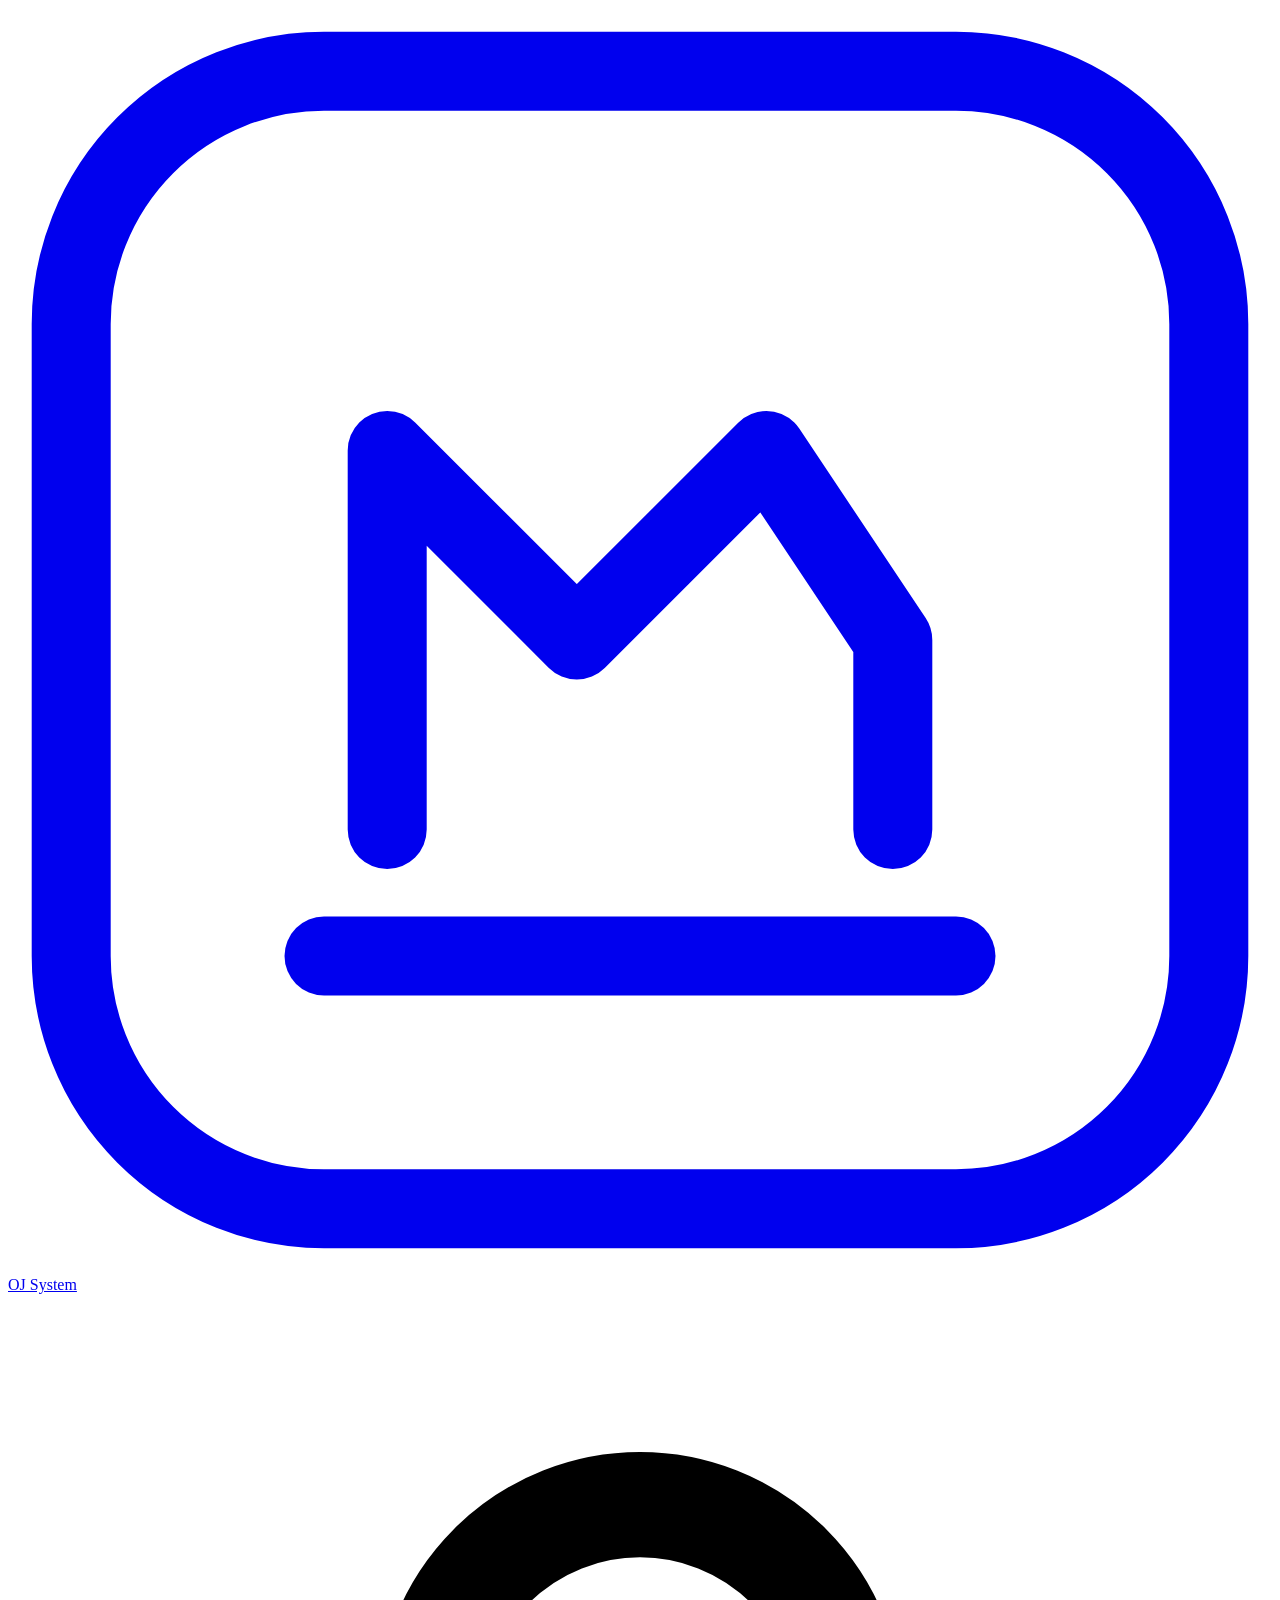
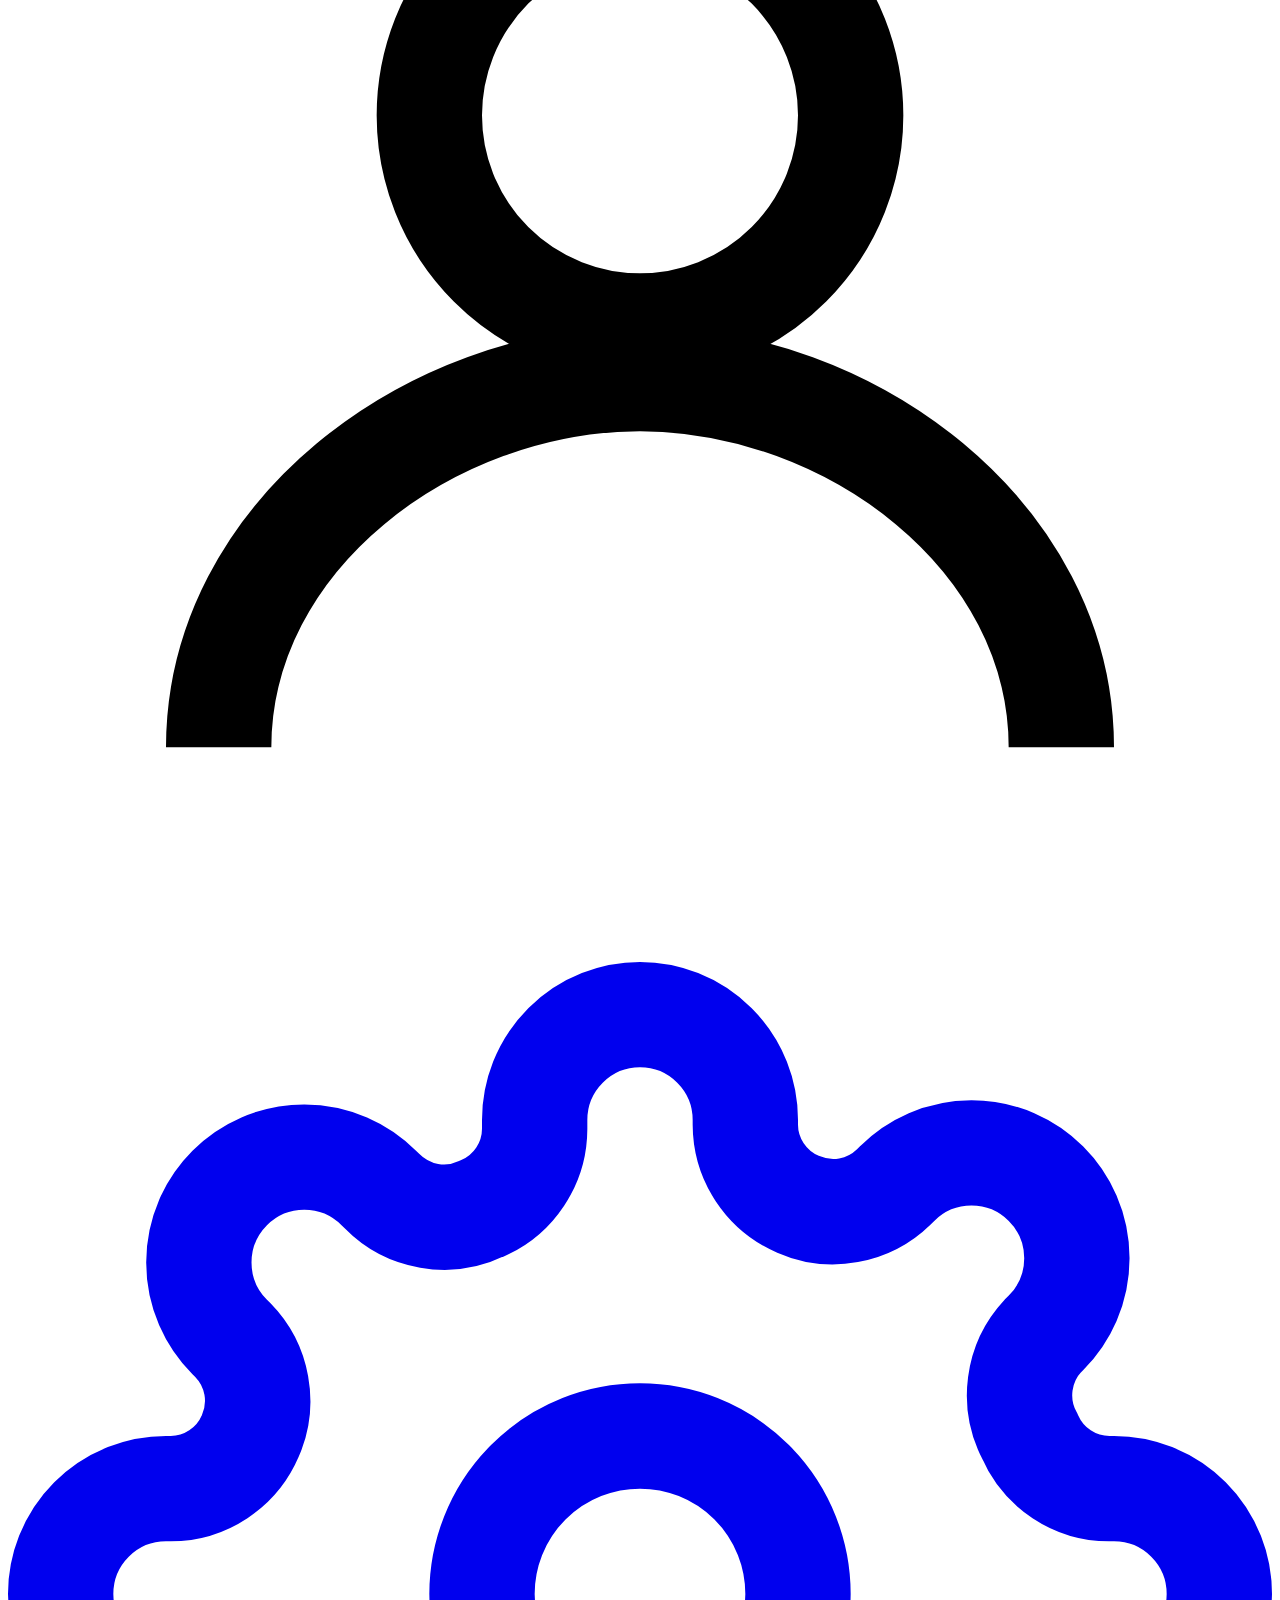
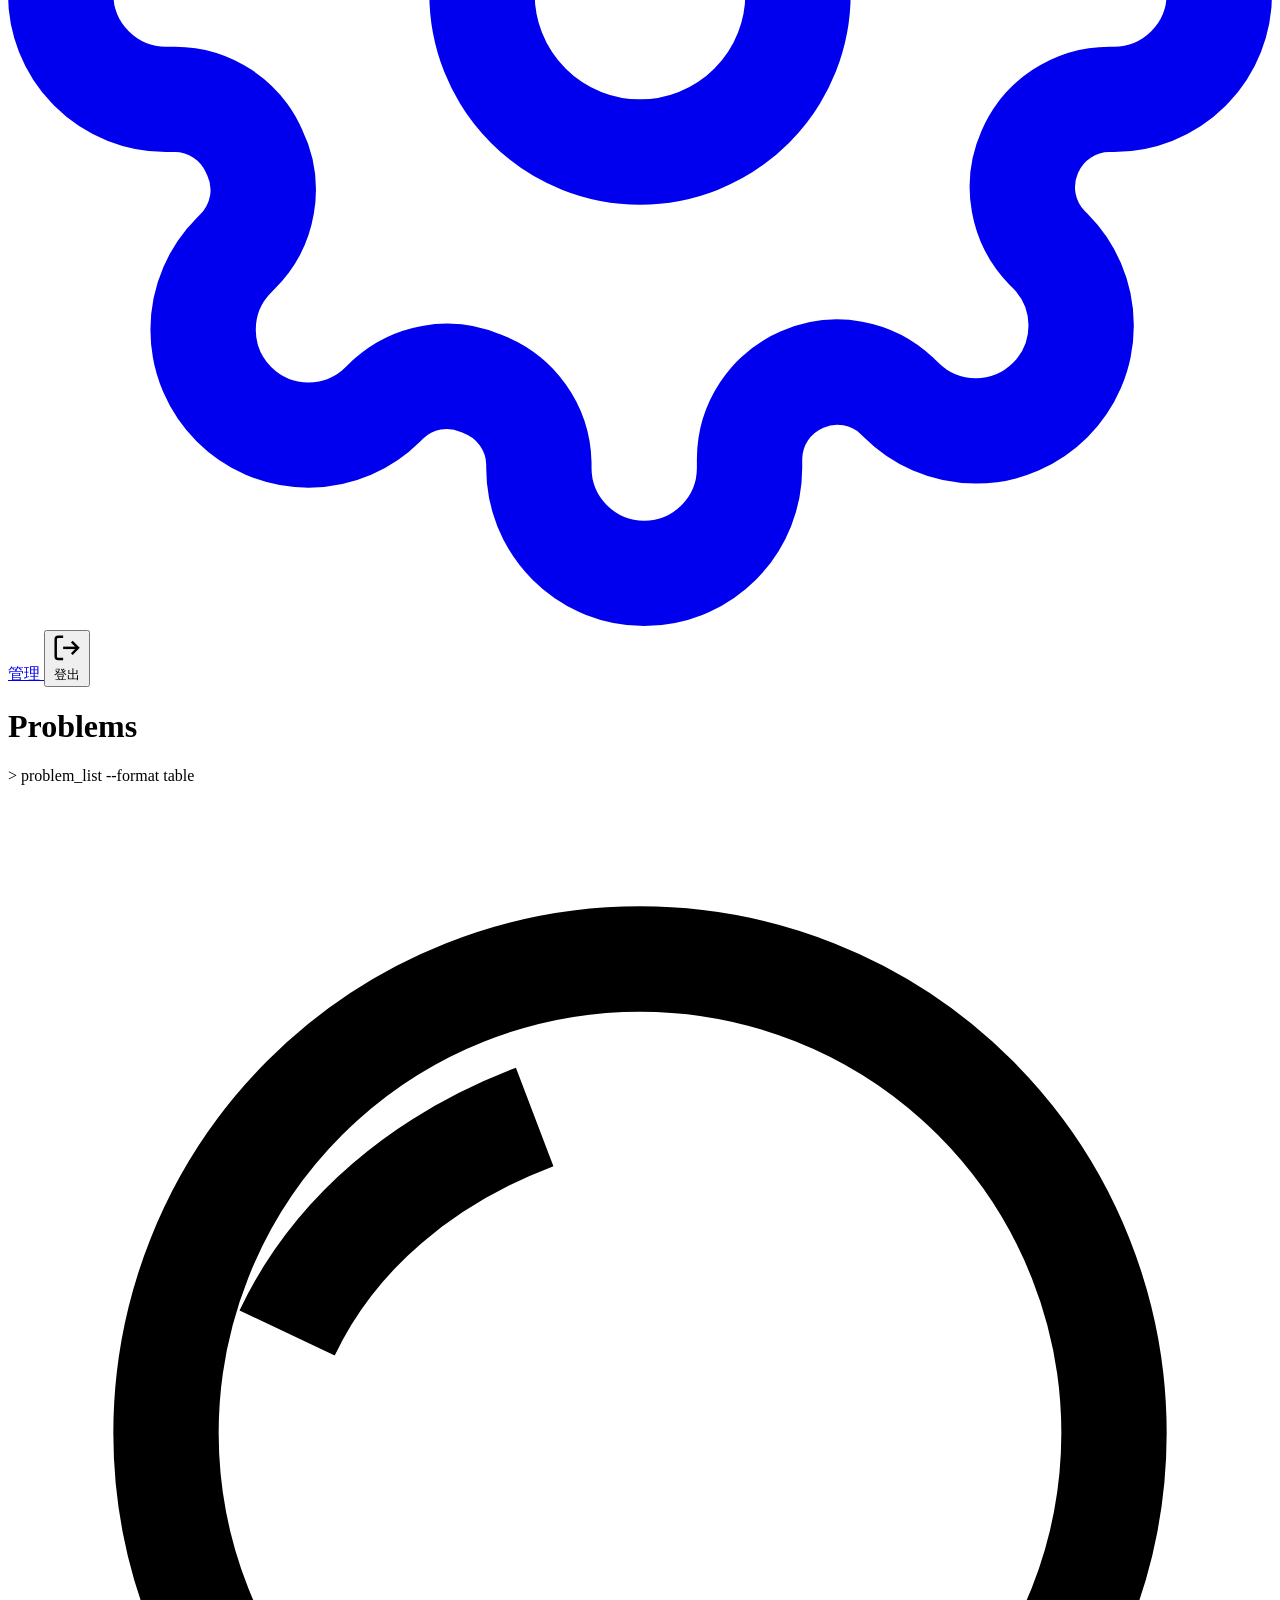
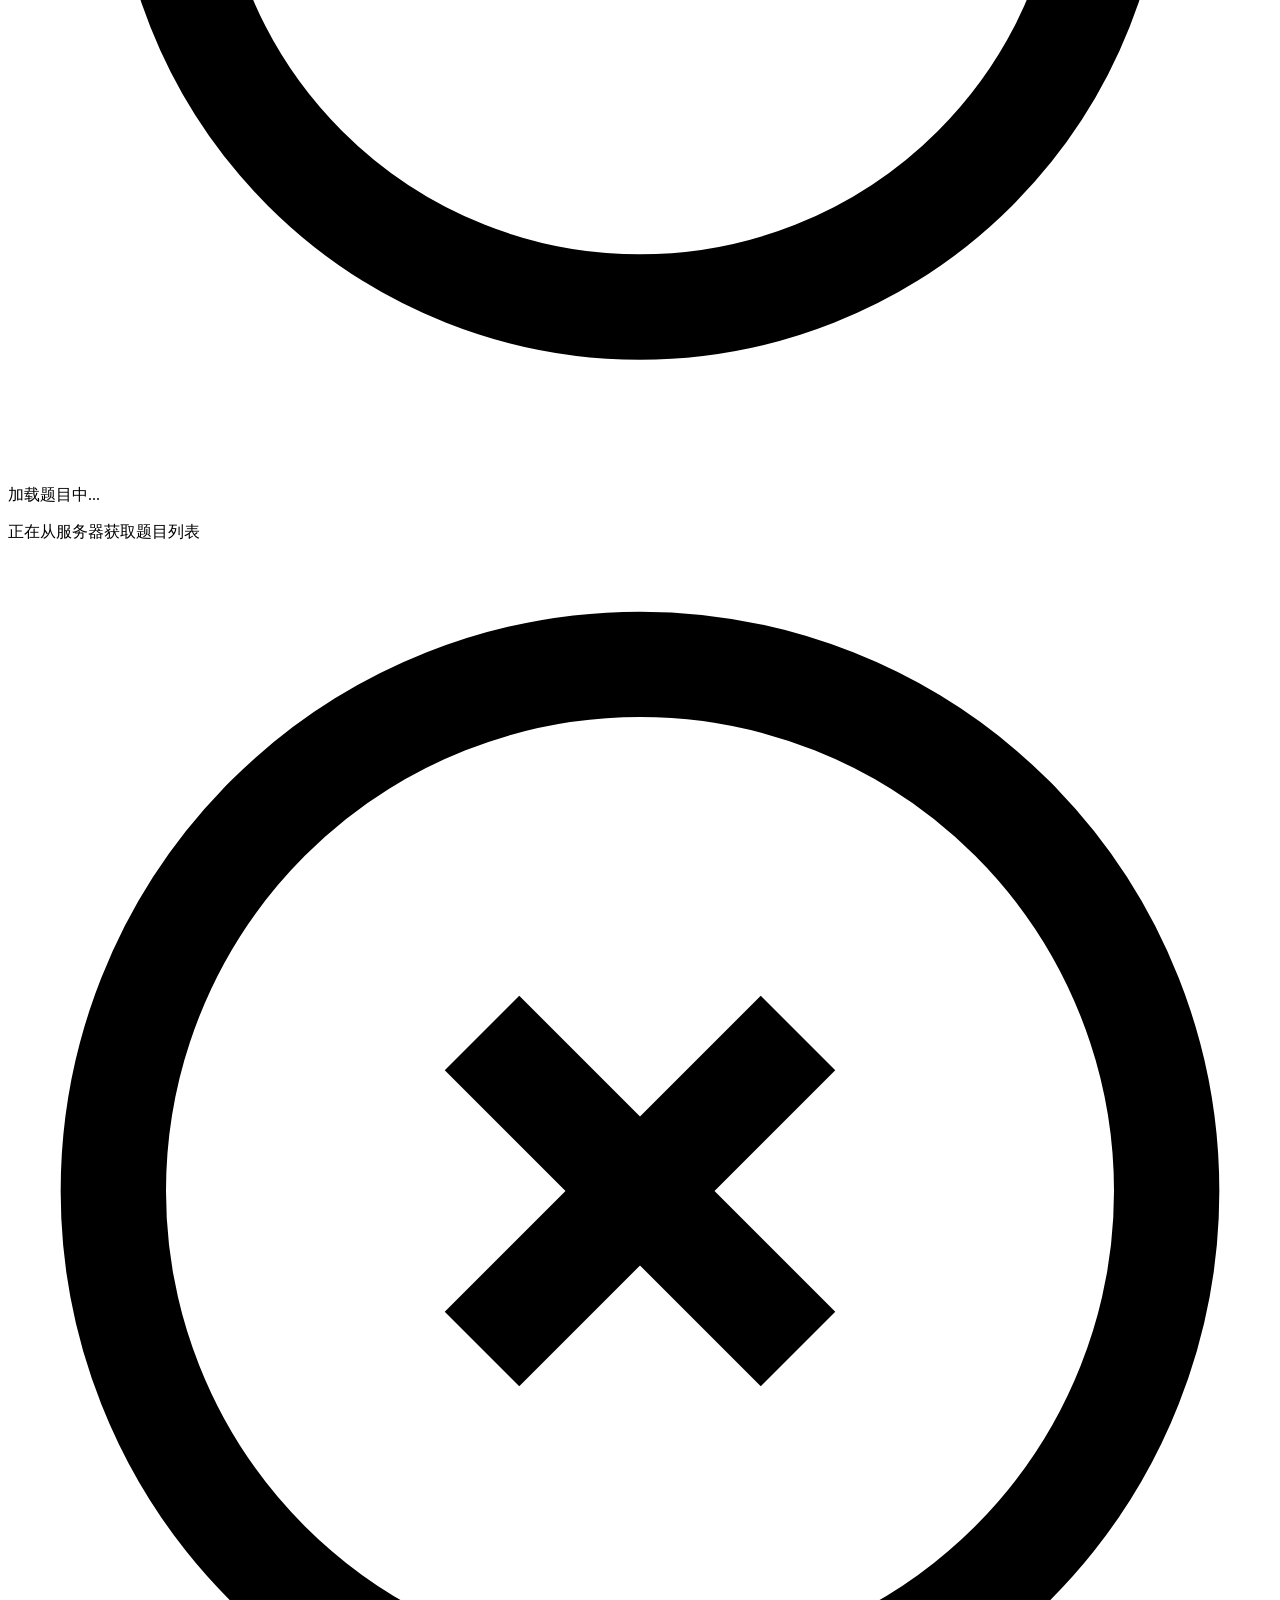
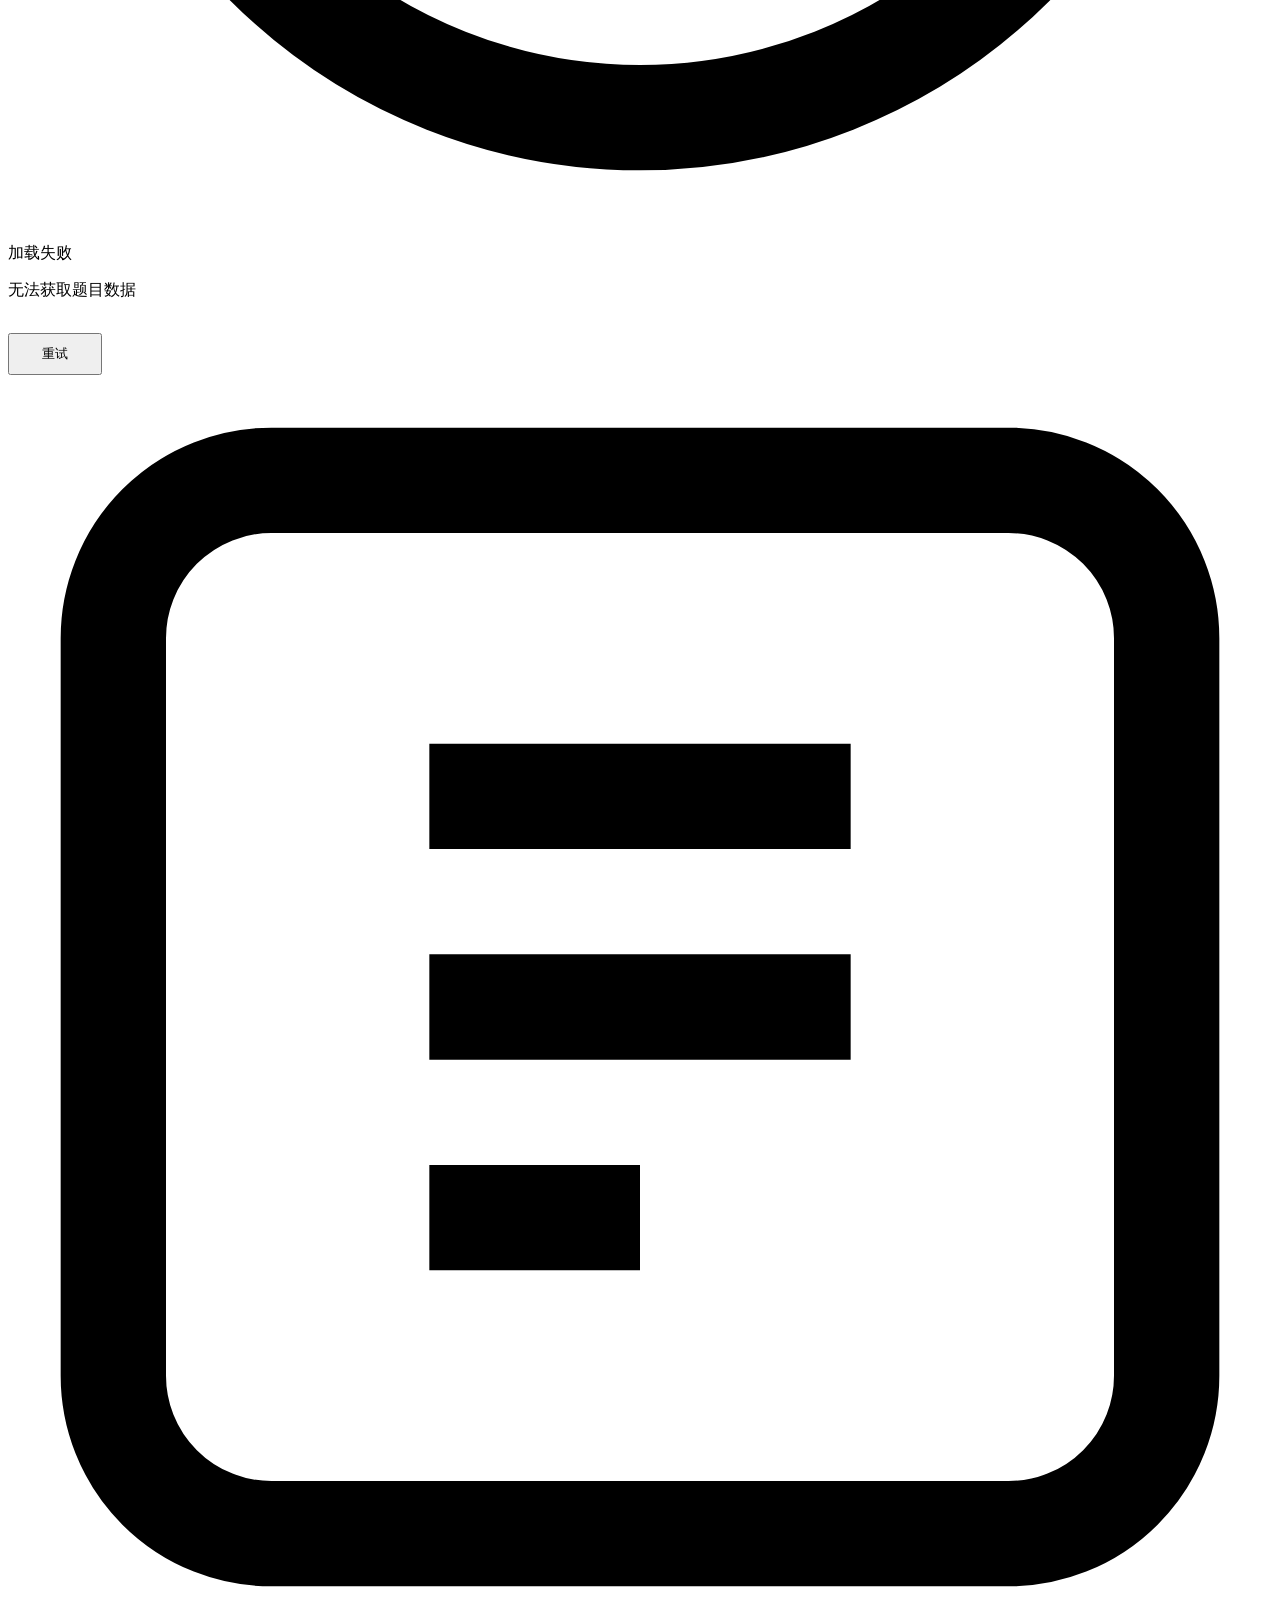
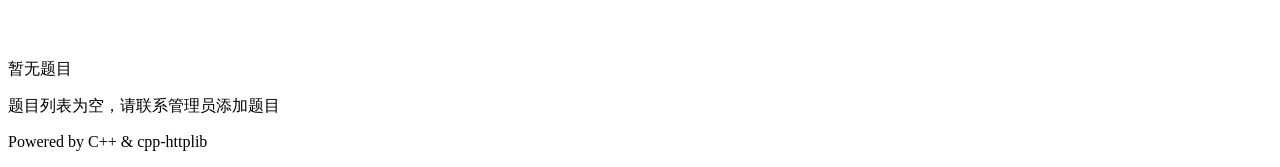
==== public/index.html @ 1dc3c317 "完成前端网页以及后端代码修改，增加题解功能" ====
<!DOCTYPE html>
<html lang="zh-CN">
<head>
  <meta charset="UTF-8">
  <meta name="viewport" content="width=device-width, initial-scale=1.0">
  <title>题目列表 - OJ System</title>
  <link rel="stylesheet" href="/css/style.css">
</head>
<body>

  <div class="bg-grid"></div>

  <div class="particles" aria-hidden="true">
    <div class="particle"></div>
    <div class="particle"></div>
    <div class="particle"></div>
    <div class="particle"></div>
    <div class="particle"></div>
    <div class="particle"></div>
    <div class="particle"></div>
    <div class="particle"></div>
    <div class="particle"></div>
    <div class="particle"></div>
    <div class="particle"></div>
  </div>

  <nav class="navbar">
    <div class="navbar-inner">
      <a href="/index.html" class="navbar-brand">
        <svg viewBox="0 0 40 40" fill="none">
          <rect x="2" y="2" width="36" height="36" rx="8" stroke="currentColor" stroke-width="2.5" fill="none"/>
          <path d="M12 26L12 14L18 20L24 14L28 20L28 26" stroke="currentColor" stroke-width="2.5" stroke-linecap="round" stroke-linejoin="round" fill="none"/>
          <line x1="10" y1="30" x2="30" y2="30" stroke="currentColor" stroke-width="2.5" stroke-linecap="round"/>
        </svg>
        <span class="navbar-brand-text">OJ System</span>
      </a>

      <div class="navbar-user">
        <span class="navbar-username">
          <svg viewBox="0 0 24 24" fill="none" stroke="currentColor" stroke-width="2">
            <circle cx="12" cy="8" r="4"/>
            <path d="M4 20c0-4 4-7 8-7s8 3 8 7"/>
          </svg>
          <span id="nav-username"></span>
        </span>
        <span id="nav-role" class="navbar-role-badge" style="display:none;">ADMIN</span>
        <a href="/admin.html" class="nav-admin-link" id="nav-admin-link">
          <svg viewBox="0 0 24 24" fill="none" stroke="currentColor" stroke-width="2">
            <circle cx="12" cy="12" r="3"/>
            <path d="M19.4 15a1.65 1.65 0 00.33 1.82l.06.06a2 2 0 010 2.83 2 2 0 01-2.83 0l-.06-.06a1.65 1.65 0 00-1.82-.33 1.65 1.65 0 00-1 1.51V21a2 2 0 01-4 0v-.09A1.65 1.65 0 009 19.4a1.65 1.65 0 00-1.82.33l-.06.06a2 2 0 01-2.83-2.83l.06-.06A1.65 1.65 0 004.68 15a1.65 1.65 0 00-1.51-1H3a2 2 0 010-4h.09A1.65 1.65 0 004.6 9a1.65 1.65 0 00-.33-1.82l-.06-.06a2 2 0 012.83-2.83l.06.06A1.65 1.65 0 009 4.68a1.65 1.65 0 001-1.51V3a2 2 0 014 0v.09a1.65 1.65 0 001 1.51 1.65 1.65 0 001.82-.33l.06-.06a2 2 0 012.83 2.83l-.06.06A1.65 1.65 0 0019.4 9a1.65 1.65 0 001.51 1H21a2 2 0 010 4h-.09a1.65 1.65 0 00-1.51 1z"/>
          </svg>
          管理
        </a>
        <button class="btn-logout" id="btn-logout">
          <svg viewBox="0 0 24 24" fill="none" stroke="currentColor" stroke-width="2">
            <path d="M9 21H5a2 2 0 01-2-2V5a2 2 0 012-2h4"/>
            <polyline points="16 17 21 12 16 7"/>
            <line x1="21" y1="12" x2="9" y2="12"/>
          </svg>
          <span>登出</span>
        </button>
      </div>
    </div>
  </nav>

  <main class="page">
    <div class="page-inner">
      <div class="page-header">
        <h1 class="page-title">Problems</h1>
        <p class="page-subtitle">&gt; problem_list --format table</p>
      </div>

      <div id="state-loading" class="state-message visible">
        <svg viewBox="0 0 24 24" fill="none" stroke="currentColor" stroke-width="2" class="spinner-icon">
          <circle cx="12" cy="12" r="9"/>
          <path d="M10 6c-2.1.8-3.8 2.2-4.7 4.1"/>
          <style>
            .spinner-icon { animation: spin 1.5s linear infinite; }
            @keyframes spin { to { transform: rotate(360deg); } }
          </style>
        </svg>
        <p class="state-title">加载题目中...</p>
        <p>正在从服务器获取题目列表</p>
      </div>

      <div id="state-error" class="state-message">
        <svg viewBox="0 0 24 24" fill="none" stroke="currentColor" stroke-width="2">
          <circle cx="12" cy="12" r="10"/>
          <line x1="15" y1="9" x2="9" y2="15"/>
          <line x1="9" y1="9" x2="15" y2="15"/>
        </svg>
        <p class="state-title">加载失败</p>
        <p id="error-message">无法获取题目数据</p>
        <button class="btn btn-primary" id="btn-retry" style="width:auto; margin-top:16px; padding:10px 32px;">重试</button>
      </div>

      <div id="state-empty" class="state-message">
        <svg viewBox="0 0 24 24" fill="none" stroke="currentColor" stroke-width="2">
          <rect x="2" y="2" width="20" height="20" rx="3"/>
          <line x1="8" y1="8" x2="16" y2="8"/>
          <line x1="8" y1="12" x2="16" y2="12"/>
          <line x1="8" y1="16" x2="12" y2="16"/>
        </svg>
        <p class="state-title">暂无题目</p>
        <p>题目列表为空，请联系管理员添加题目</p>
      </div>

      <div class="problem-table-wrapper" id="table-wrapper" style="display:none;">
        <table class="problem-table">
          <thead>
            <tr>
              <th class="col-id">#</th>
              <th>标题</th>
              <th>难度</th>
            </tr>
          </thead>
          <tbody id="table-body">
          </tbody>
        </table>
      </div>
    </div>
  </main>

  <p class="auth-tagline">
    Powered by <span>C++</span> &amp; cpp-httplib
  </p>

  <script src="/js/api.js"></script>
  <script src="/js/auth.js"></script>
  <script src="/js/problem.js"></script>
</body>
</html>
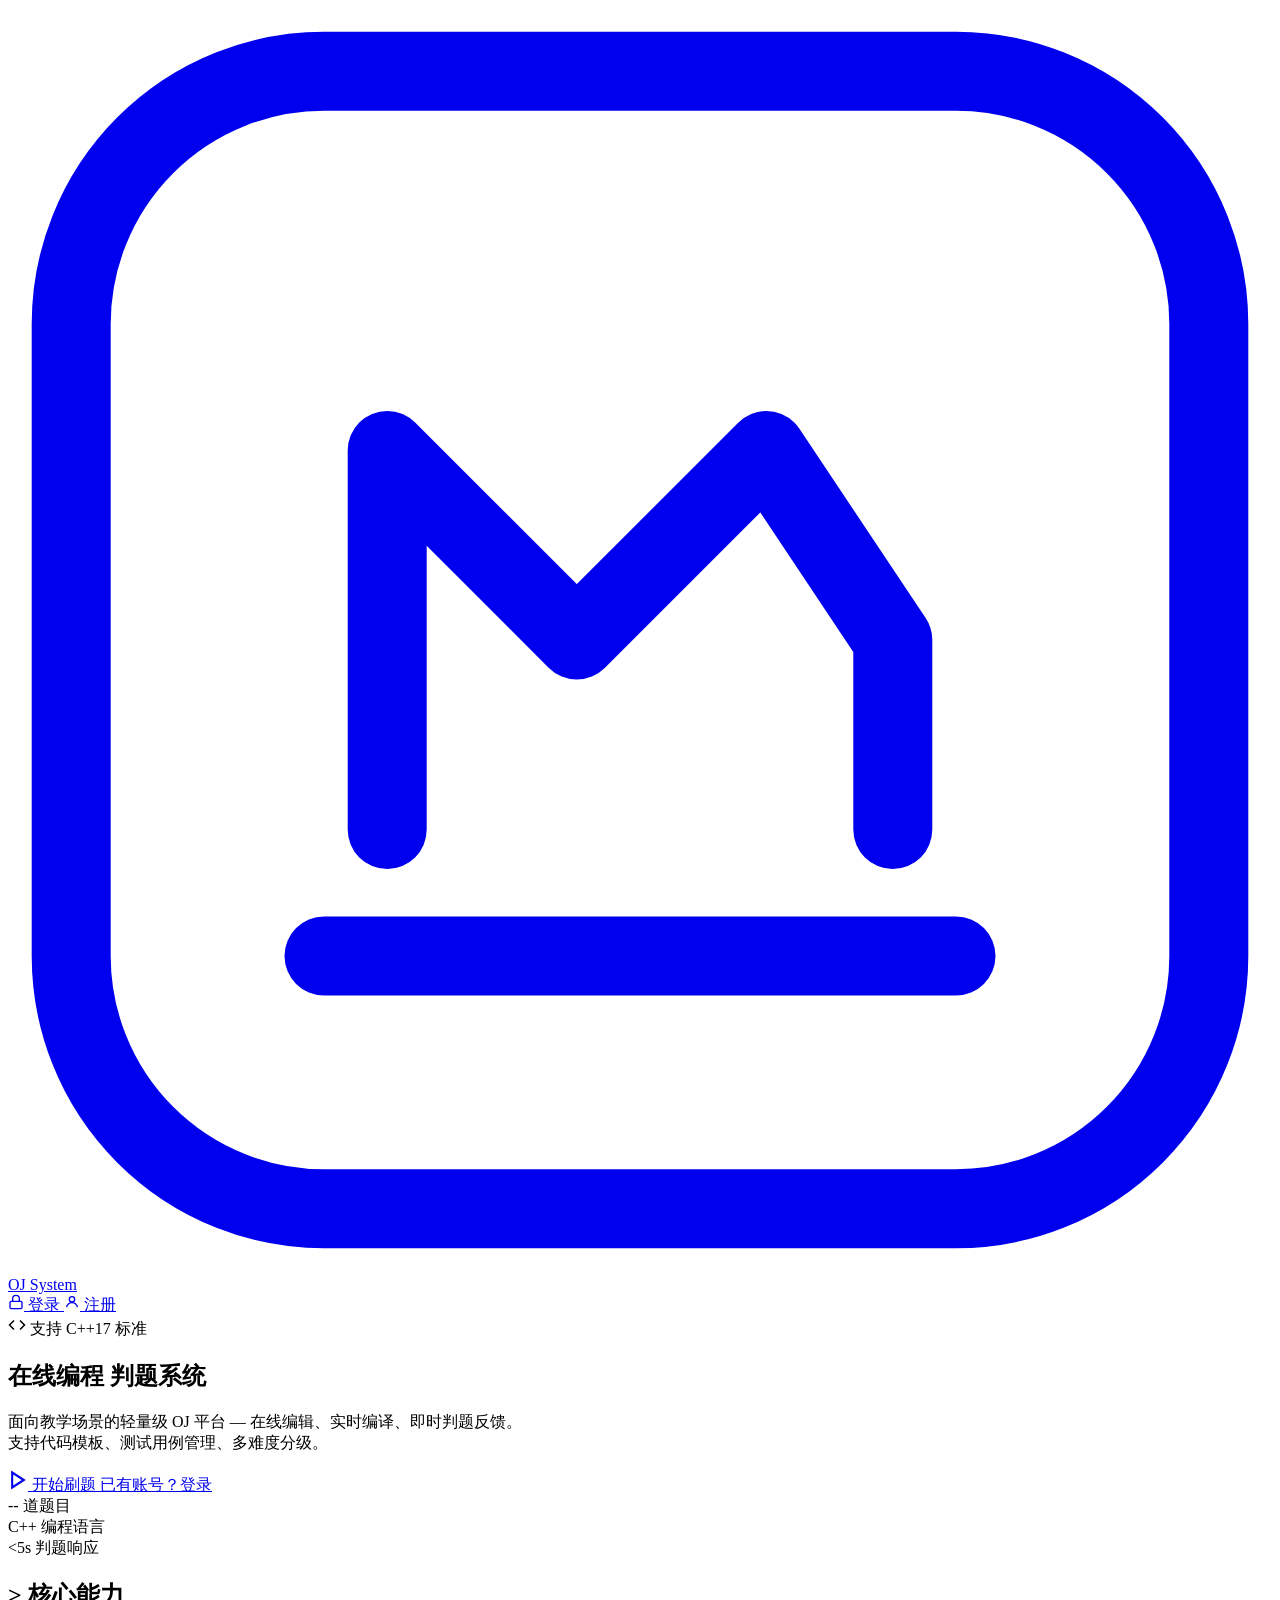
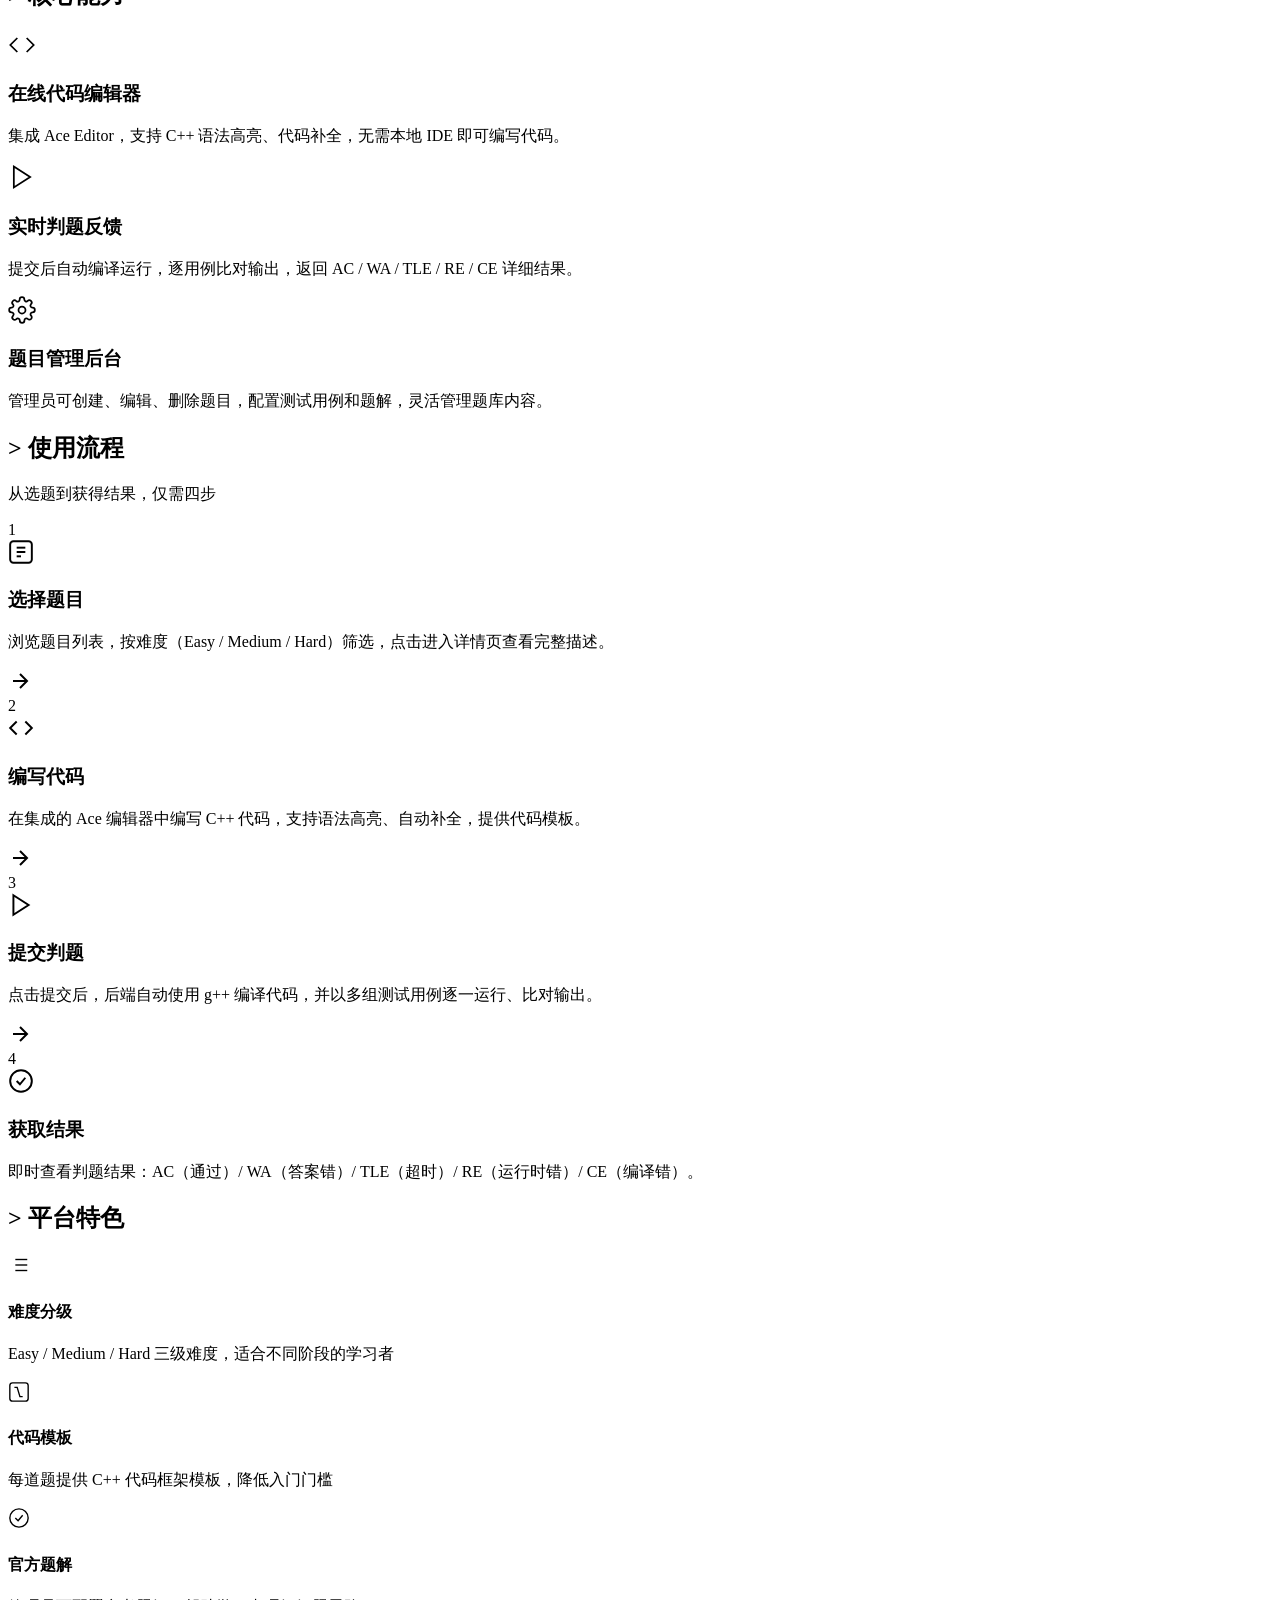
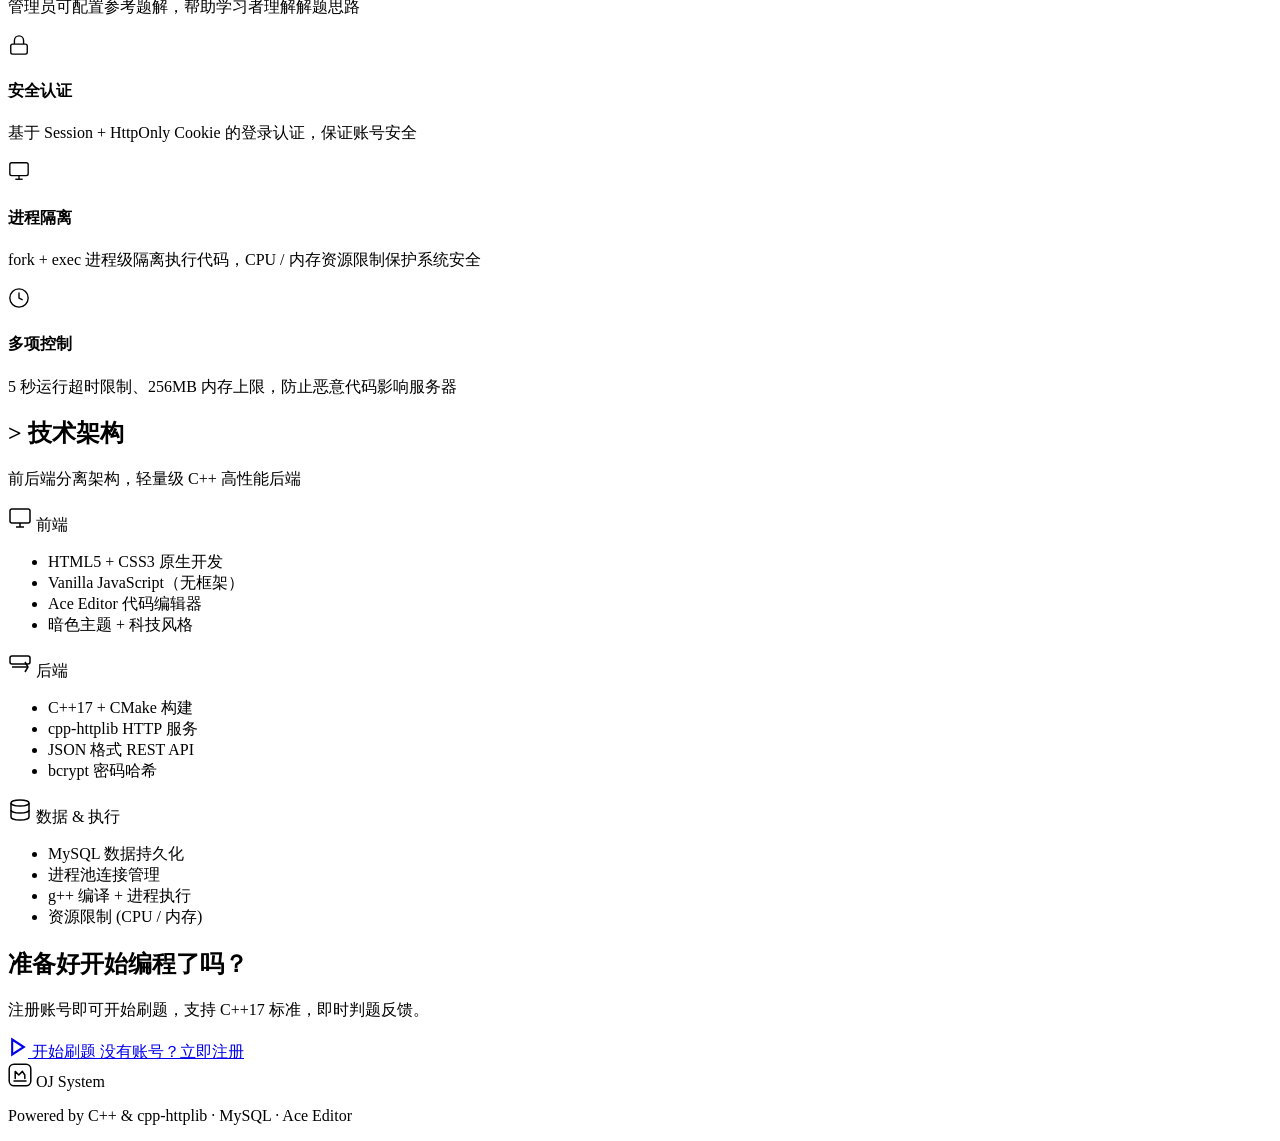
==== commit 7bbf9ce4: "完成前端落地页面开发" ====
--- a/public/index.html
+++ b/public/index.html
@@ -3,7 +3,7 @@
 <head>
   <meta charset="UTF-8">
   <meta name="viewport" content="width=device-width, initial-scale=1.0">
-  <title>题目列表 - OJ System</title>
+  <title>OJ System - C++ 在线判题系统</title>
   <link rel="stylesheet" href="/css/style.css">
 </head>
 <body>
@@ -26,7 +26,7 @@
 
   <nav class="navbar">
     <div class="navbar-inner">
-      <a href="/index.html" class="navbar-brand">
+      <a href="/" class="navbar-brand">
         <svg viewBox="0 0 40 40" fill="none">
           <rect x="2" y="2" width="36" height="36" rx="8" stroke="currentColor" stroke-width="2.5" fill="none"/>
           <path d="M12 26L12 14L18 20L24 14L28 20L28 26" stroke="currentColor" stroke-width="2.5" stroke-linecap="round" stroke-linejoin="round" fill="none"/>
@@ -36,97 +36,414 @@
       </a>
 
       <div class="navbar-user">
-        <span class="navbar-username">
-          <svg viewBox="0 0 24 24" fill="none" stroke="currentColor" stroke-width="2">
+        <a href="/login.html" class="nav-landing-link" id="nav-login-link">
+          <svg viewBox="0 0 24 24" fill="none" stroke="currentColor" stroke-width="2" width="16" height="16">
+            <rect x="3" y="11" width="18" height="11" rx="2"/>
+            <path d="M7 11V7a5 5 0 0110 0v4"/>
+          </svg>
+          登录
+        </a>
+        <a href="/register.html" class="nav-landing-link nav-landing-primary" id="nav-register-link">
+          <svg viewBox="0 0 24 24" fill="none" stroke="currentColor" stroke-width="2" width="16" height="16">
             <circle cx="12" cy="8" r="4"/>
             <path d="M4 20c0-4 4-7 8-7s8 3 8 7"/>
           </svg>
-          <span id="nav-username"></span>
-        </span>
-        <span id="nav-role" class="navbar-role-badge" style="display:none;">ADMIN</span>
-        <a href="/admin.html" class="nav-admin-link" id="nav-admin-link">
-          <svg viewBox="0 0 24 24" fill="none" stroke="currentColor" stroke-width="2">
-            <circle cx="12" cy="12" r="3"/>
-            <path d="M19.4 15a1.65 1.65 0 00.33 1.82l.06.06a2 2 0 010 2.83 2 2 0 01-2.83 0l-.06-.06a1.65 1.65 0 00-1.82-.33 1.65 1.65 0 00-1 1.51V21a2 2 0 01-4 0v-.09A1.65 1.65 0 009 19.4a1.65 1.65 0 00-1.82.33l-.06.06a2 2 0 01-2.83-2.83l.06-.06A1.65 1.65 0 004.68 15a1.65 1.65 0 00-1.51-1H3a2 2 0 010-4h.09A1.65 1.65 0 004.6 9a1.65 1.65 0 00-.33-1.82l-.06-.06a2 2 0 012.83-2.83l.06.06A1.65 1.65 0 009 4.68a1.65 1.65 0 001-1.51V3a2 2 0 014 0v.09a1.65 1.65 0 001 1.51 1.65 1.65 0 001.82-.33l.06-.06a2 2 0 012.83 2.83l-.06.06A1.65 1.65 0 0019.4 9a1.65 1.65 0 001.51 1H21a2 2 0 010 4h-.09a1.65 1.65 0 00-1.51 1z"/>
-          </svg>
-          管理
+          注册
         </a>
-        <button class="btn-logout" id="btn-logout">
-          <svg viewBox="0 0 24 24" fill="none" stroke="currentColor" stroke-width="2">
-            <path d="M9 21H5a2 2 0 01-2-2V5a2 2 0 012-2h4"/>
-            <polyline points="16 17 21 12 16 7"/>
-            <line x1="21" y1="12" x2="9" y2="12"/>
-          </svg>
-          <span>登出</span>
-        </button>
+        <a href="/problem_list.html" class="nav-landing-link" id="nav-problems-link" style="display:none;">
+          进入系统
+        </a>
       </div>
     </div>
   </nav>
 
-  <main class="page">
-    <div class="page-inner">
-      <div class="page-header">
-        <h1 class="page-title">Problems</h1>
-        <p class="page-subtitle">&gt; problem_list --format table</p>
-      </div>
-
-      <div id="state-loading" class="state-message visible">
-        <svg viewBox="0 0 24 24" fill="none" stroke="currentColor" stroke-width="2" class="spinner-icon">
-          <circle cx="12" cy="12" r="9"/>
-          <path d="M10 6c-2.1.8-3.8 2.2-4.7 4.1"/>
-          <style>
-            .spinner-icon { animation: spin 1.5s linear infinite; }
-            @keyframes spin { to { transform: rotate(360deg); } }
-          </style>
-        </svg>
-        <p class="state-title">加载题目中...</p>
-        <p>正在从服务器获取题目列表</p>
-      </div>
-
-      <div id="state-error" class="state-message">
-        <svg viewBox="0 0 24 24" fill="none" stroke="currentColor" stroke-width="2">
-          <circle cx="12" cy="12" r="10"/>
-          <line x1="15" y1="9" x2="9" y2="15"/>
-          <line x1="9" y1="9" x2="15" y2="15"/>
-        </svg>
-        <p class="state-title">加载失败</p>
-        <p id="error-message">无法获取题目数据</p>
-        <button class="btn btn-primary" id="btn-retry" style="width:auto; margin-top:16px; padding:10px 32px;">重试</button>
-      </div>
-
-      <div id="state-empty" class="state-message">
-        <svg viewBox="0 0 24 24" fill="none" stroke="currentColor" stroke-width="2">
-          <rect x="2" y="2" width="20" height="20" rx="3"/>
-          <line x1="8" y1="8" x2="16" y2="8"/>
-          <line x1="8" y1="12" x2="16" y2="12"/>
-          <line x1="8" y1="16" x2="12" y2="16"/>
-        </svg>
-        <p class="state-title">暂无题目</p>
-        <p>题目列表为空，请联系管理员添加题目</p>
-      </div>
-
-      <div class="problem-table-wrapper" id="table-wrapper" style="display:none;">
-        <table class="problem-table">
-          <thead>
-            <tr>
-              <th class="col-id">#</th>
-              <th>标题</th>
-              <th>难度</th>
-            </tr>
-          </thead>
-          <tbody id="table-body">
-          </tbody>
-        </table>
-      </div>
-    </div>
+  <main class="landing-page">
+
+    <section class="hero">
+      <div class="hero-glow"></div>
+      <div class="hero-content">
+        <div class="hero-badge">
+          <svg viewBox="0 0 24 24" fill="none" stroke="currentColor" stroke-width="2" width="18" height="18">
+            <polyline points="16 18 22 12 16 6"/>
+            <polyline points="8 6 2 12 8 18"/>
+          </svg>
+          支持 C++17 标准
+        </div>
+
+        <h1 class="hero-title">
+          <span class="hero-title-line">在线编程</span>
+          <span class="hero-title-accent">判题系统</span>
+        </h1>
+
+        <p class="hero-subtitle">
+          面向教学场景的轻量级 OJ 平台 &mdash; 在线编辑、实时编译、即时判题反馈。
+          <br>支持代码模板、测试用例管理、多难度分级。
+        </p>
+
+        <div class="hero-actions">
+          <a href="/problem_list.html" class="hero-btn-primary" id="hero-cta">
+            <svg viewBox="0 0 24 24" fill="none" stroke="currentColor" stroke-width="2.5" width="20" height="20">
+              <polygon points="5 3 19 12 5 21 5 3"/>
+            </svg>
+            开始刷题
+          </a>
+          <a href="/login.html" class="hero-btn-secondary" id="hero-login-btn">
+            已有账号？登录
+          </a>
+        </div>
+
+        <div class="hero-stats">
+          <div class="hero-stat">
+            <span class="hero-stat-number" id="problem-count">--</span>
+            <span class="hero-stat-label">道题目</span>
+          </div>
+          <div class="hero-stat-divider"></div>
+          <div class="hero-stat">
+            <span class="hero-stat-number">C++</span>
+            <span class="hero-stat-label">编程语言</span>
+          </div>
+          <div class="hero-stat-divider"></div>
+          <div class="hero-stat">
+            <span class="hero-stat-number">&lt;5s</span>
+            <span class="hero-stat-label">判题响应</span>
+          </div>
+        </div>
+      </div>
+    </section>
+
+    <section class="features">
+      <div class="features-inner">
+        <h2 class="features-title">
+          <span class="features-title-prefix">&gt;</span>
+          核心能力
+        </h2>
+
+        <div class="features-grid">
+          <div class="feature-card">
+            <div class="feature-icon">
+              <svg viewBox="0 0 24 24" fill="none" stroke="currentColor" stroke-width="1.5" width="28" height="28">
+                <polyline points="16 18 22 12 16 6"/>
+                <polyline points="8 6 2 12 8 18"/>
+              </svg>
+            </div>
+            <h3 class="feature-title">在线代码编辑器</h3>
+            <p class="feature-desc">集成 Ace Editor，支持 C++ 语法高亮、代码补全，无需本地 IDE 即可编写代码。</p>
+          </div>
+
+          <div class="feature-card">
+            <div class="feature-icon">
+              <svg viewBox="0 0 24 24" fill="none" stroke="currentColor" stroke-width="1.5" width="28" height="28">
+                <polygon points="5 3 19 12 5 21 5 3"/>
+              </svg>
+            </div>
+            <h3 class="feature-title">实时判题反馈</h3>
+            <p class="feature-desc">提交后自动编译运行，逐用例比对输出，返回 AC / WA / TLE / RE / CE 详细结果。</p>
+          </div>
+
+          <div class="feature-card">
+            <div class="feature-icon">
+              <svg viewBox="0 0 24 24" fill="none" stroke="currentColor" stroke-width="1.5" width="28" height="28">
+                <circle cx="12" cy="12" r="3"/>
+                <path d="M19.4 15a1.65 1.65 0 00.33 1.82l.06.06a2 2 0 010 2.83 2 2 0 01-2.83 0l-.06-.06a1.65 1.65 0 00-1.82-.33 1.65 1.65 0 00-1 1.51V21a2 2 0 01-4 0v-.09A1.65 1.65 0 009 19.4a1.65 1.65 0 00-1.82.33l-.06.06a2 2 0 01-2.83-2.83l.06-.06A1.65 1.65 0 004.68 15a1.65 1.65 0 00-1.51-1H3a2 2 0 010-4h.09A1.65 1.65 0 004.6 9a1.65 1.65 0 00-.33-1.82l-.06-.06a2 2 0 012.83-2.83l.06.06A1.65 1.65 0 009 4.68a1.65 1.65 0 001-1.51V3a2 2 0 014 0v.09a1.65 1.65 0 001 1.51 1.65 1.65 0 001.82-.33l.06-.06a2 2 0 012.83 2.83l-.06.06A1.65 1.65 0 0019.4 9a1.65 1.65 0 001.51 1H21a2 2 0 010 4h-.09a1.65 1.65 0 00-1.51 1z"/>
+              </svg>
+            </div>
+            <h3 class="feature-title">题目管理后台</h3>
+            <p class="feature-desc">管理员可创建、编辑、删除题目，配置测试用例和题解，灵活管理题库内容。</p>
+          </div>
+        </div>
+      </div>
+    </section>
+
+    <section class="how-it-works">
+      <div class="how-it-works-inner">
+        <h2 class="how-it-works-title">
+          <span class="features-title-prefix">&gt;</span>
+          使用流程
+        </h2>
+        <p class="how-it-works-subtitle">从选题到获得结果，仅需四步</p>
+
+        <div class="steps">
+          <div class="step-item">
+            <div class="step-number">1</div>
+            <div class="step-icon">
+              <svg viewBox="0 0 24 24" fill="none" stroke="currentColor" stroke-width="1.8" width="26" height="26">
+                <rect x="2" y="2" width="20" height="20" rx="3"/>
+                <line x1="8" y1="8" x2="16" y2="8"/>
+                <line x1="8" y1="12" x2="16" y2="12"/>
+                <line x1="8" y1="16" x2="12" y2="16"/>
+              </svg>
+            </div>
+            <h3 class="step-title">选择题目</h3>
+            <p class="step-desc">浏览题目列表，按难度（Easy / Medium / Hard）筛选，点击进入详情页查看完整描述。</p>
+          </div>
+
+          <div class="step-connector">
+            <svg viewBox="0 0 24 24" fill="none" stroke="currentColor" stroke-width="2" width="24" height="24">
+              <line x1="5" y1="12" x2="19" y2="12"/>
+              <polyline points="12 5 19 12 12 19"/>
+            </svg>
+          </div>
+
+          <div class="step-item">
+            <div class="step-number">2</div>
+            <div class="step-icon">
+              <svg viewBox="0 0 24 24" fill="none" stroke="currentColor" stroke-width="1.8" width="26" height="26">
+                <polyline points="16 18 22 12 16 6"/>
+                <polyline points="8 6 2 12 8 18"/>
+              </svg>
+            </div>
+            <h3 class="step-title">编写代码</h3>
+            <p class="step-desc">在集成的 Ace 编辑器中编写 C++ 代码，支持语法高亮、自动补全，提供代码模板。</p>
+          </div>
+
+          <div class="step-connector">
+            <svg viewBox="0 0 24 24" fill="none" stroke="currentColor" stroke-width="2" width="24" height="24">
+              <line x1="5" y1="12" x2="19" y2="12"/>
+              <polyline points="12 5 19 12 12 19"/>
+            </svg>
+          </div>
+
+          <div class="step-item">
+            <div class="step-number">3</div>
+            <div class="step-icon">
+              <svg viewBox="0 0 24 24" fill="none" stroke="currentColor" stroke-width="1.8" width="26" height="26">
+                <polygon points="5 3 19 12 5 21 5 3"/>
+              </svg>
+            </div>
+            <h3 class="step-title">提交判题</h3>
+            <p class="step-desc">点击提交后，后端自动使用 g++ 编译代码，并以多组测试用例逐一运行、比对输出。</p>
+          </div>
+
+          <div class="step-connector">
+            <svg viewBox="0 0 24 24" fill="none" stroke="currentColor" stroke-width="2" width="24" height="24">
+              <line x1="5" y1="12" x2="19" y2="12"/>
+              <polyline points="12 5 19 12 12 19"/>
+            </svg>
+          </div>
+
+          <div class="step-item">
+            <div class="step-number">4</div>
+            <div class="step-icon">
+              <svg viewBox="0 0 24 24" fill="none" stroke="currentColor" stroke-width="1.8" width="26" height="26">
+                <circle cx="12" cy="12" r="10"/>
+                <polyline points="8 12 11 15 16 9"/>
+              </svg>
+            </div>
+            <h3 class="step-title">获取结果</h3>
+            <p class="step-desc">即时查看判题结果：AC（通过）/ WA（答案错）/ TLE（超时）/ RE（运行时错）/ CE（编译错）。</p>
+          </div>
+        </div>
+      </div>
+    </section>
+
+    <section class="highlights">
+      <div class="highlights-inner">
+        <h2 class="features-title">
+          <span class="features-title-prefix">&gt;</span>
+          平台特色
+        </h2>
+
+        <div class="highlights-grid">
+          <div class="highlight-item">
+            <svg viewBox="0 0 24 24" fill="none" stroke="currentColor" stroke-width="1.5" width="22" height="22">
+              <line x1="8" y1="6" x2="21" y2="6"/>
+              <line x1="8" y1="12" x2="21" y2="12"/>
+              <line x1="8" y1="18" x2="21" y2="18"/>
+              <line x1="3" y1="6" x2="3.01" y2="6"/>
+              <line x1="3" y1="12" x2="3.01" y2="12"/>
+              <line x1="3" y1="18" x2="3.01" y2="18"/>
+            </svg>
+            <div>
+              <h4>难度分级</h4>
+              <p>Easy / Medium / Hard 三级难度，适合不同阶段的学习者</p>
+            </div>
+          </div>
+
+          <div class="highlight-item">
+            <svg viewBox="0 0 24 24" fill="none" stroke="currentColor" stroke-width="1.5" width="22" height="22">
+              <rect x="2" y="2" width="20" height="20" rx="3"/>
+              <path d="M7 7h3l3 10h3"/>
+            </svg>
+            <div>
+              <h4>代码模板</h4>
+              <p>每道题提供 C++ 代码框架模板，降低入门门槛</p>
+            </div>
+          </div>
+
+          <div class="highlight-item">
+            <svg viewBox="0 0 24 24" fill="none" stroke="currentColor" stroke-width="1.5" width="22" height="22">
+              <circle cx="12" cy="12" r="10"/>
+              <polyline points="8 12 11 15 16 9"/>
+            </svg>
+            <div>
+              <h4>官方题解</h4>
+              <p>管理员可配置参考题解，帮助学习者理解解题思路</p>
+            </div>
+          </div>
+
+          <div class="highlight-item">
+            <svg viewBox="0 0 24 24" fill="none" stroke="currentColor" stroke-width="1.5" width="22" height="22">
+              <rect x="3" y="11" width="18" height="11" rx="2"/>
+              <path d="M7 11V7a5 5 0 0110 0v4"/>
+            </svg>
+            <div>
+              <h4>安全认证</h4>
+              <p>基于 Session + HttpOnly Cookie 的登录认证，保证账号安全</p>
+            </div>
+          </div>
+
+          <div class="highlight-item">
+            <svg viewBox="0 0 24 24" fill="none" stroke="currentColor" stroke-width="1.5" width="22" height="22">
+              <rect x="2" y="3" width="20" height="14" rx="2" ry="2"/>
+              <line x1="8" y1="21" x2="16" y2="21"/>
+              <line x1="12" y1="17" x2="12" y2="21"/>
+            </svg>
+            <div>
+              <h4>进程隔离</h4>
+              <p>fork + exec 进程级隔离执行代码，CPU / 内存资源限制保护系统安全</p>
+            </div>
+          </div>
+
+          <div class="highlight-item">
+            <svg viewBox="0 0 24 24" fill="none" stroke="currentColor" stroke-width="1.5" width="22" height="22">
+              <circle cx="12" cy="12" r="10"/>
+              <polyline points="12 6 12 12 16 14"/>
+            </svg>
+            <div>
+              <h4>多项控制</h4>
+              <p>5 秒运行超时限制、256MB 内存上限，防止恶意代码影响服务器</p>
+            </div>
+          </div>
+        </div>
+      </div>
+    </section>
+
+    <section class="tech-stack">
+      <div class="tech-stack-inner">
+        <h2 class="features-title">
+          <span class="features-title-prefix">&gt;</span>
+          技术架构
+        </h2>
+
+        <p class="tech-stack-subtitle">前后端分离架构，轻量级 C++ 高性能后端</p>
+
+        <div class="tech-stack-grid">
+          <div class="tech-card">
+            <div class="tech-card-header">
+              <svg viewBox="0 0 24 24" fill="none" stroke="currentColor" stroke-width="1.5" width="24" height="24">
+                <rect x="2" y="3" width="20" height="14" rx="2" ry="2"/>
+                <line x1="8" y1="21" x2="16" y2="21"/>
+                <line x1="12" y1="17" x2="12" y2="21"/>
+              </svg>
+              <span>前端</span>
+            </div>
+            <ul class="tech-list">
+              <li>HTML5 + CSS3 原生开发</li>
+              <li>Vanilla JavaScript（无框架）</li>
+              <li>Ace Editor 代码编辑器</li>
+              <li>暗色主题 + 科技风格</li>
+            </ul>
+          </div>
+
+          <div class="tech-card">
+            <div class="tech-card-header">
+              <svg viewBox="0 0 24 24" fill="none" stroke="currentColor" stroke-width="1.5" width="24" height="24">
+                <line x1="4" y1="15" x2="20" y2="15"/>
+                <polyline points="17 10 20 15 17 20"/>
+                <rect x="2" y="4" width="20" height="8" rx="2"/>
+              </svg>
+              <span>后端</span>
+            </div>
+            <ul class="tech-list">
+              <li>C++17 + CMake 构建</li>
+              <li>cpp-httplib HTTP 服务</li>
+              <li>JSON 格式 REST API</li>
+              <li>bcrypt 密码哈希</li>
+            </ul>
+          </div>
+
+          <div class="tech-card">
+            <div class="tech-card-header">
+              <svg viewBox="0 0 24 24" fill="none" stroke="currentColor" stroke-width="1.5" width="24" height="24">
+                <ellipse cx="12" cy="5" rx="9" ry="3"/>
+                <path d="M21 12c0 1.66-4 3-9 3s-9-1.34-9-3"/>
+                <path d="M3 5v14c0 1.66 4 3 9 3s9-1.34 9-3V5"/>
+              </svg>
+              <span>数据 &amp; 执行</span>
+            </div>
+            <ul class="tech-list">
+              <li>MySQL 数据持久化</li>
+              <li>进程池连接管理</li>
+              <li>g++ 编译 + 进程执行</li>
+              <li>资源限制 (CPU / 内存)</li>
+            </ul>
+          </div>
+        </div>
+      </div>
+    </section>
+
+    <section class="cta-section">
+      <div class="cta-section-inner">
+        <h2 class="cta-section-title">准备好开始编程了吗？</h2>
+        <p class="cta-section-desc">注册账号即可开始刷题，支持 C++17 标准，即时判题反馈。</p>
+        <div class="cta-section-actions">
+          <a href="/problem_list.html" class="hero-btn-primary" id="cta-start">
+            <svg viewBox="0 0 24 24" fill="none" stroke="currentColor" stroke-width="2.5" width="20" height="20">
+              <polygon points="5 3 19 12 5 21 5 3"/>
+            </svg>
+            开始刷题
+          </a>
+          <a href="/register.html" class="hero-btn-secondary" id="cta-register">没有账号？立即注册</a>
+        </div>
+      </div>
+    </section>
+
+    <footer class="landing-footer">
+      <div class="landing-footer-inner">
+        <div class="landing-footer-brand">
+          <svg viewBox="0 0 40 40" fill="none" width="24" height="24">
+            <rect x="2" y="2" width="36" height="36" rx="8" stroke="currentColor" stroke-width="2.5" fill="none"/>
+            <path d="M12 26L12 14L18 20L24 14L28 20L28 26" stroke="currentColor" stroke-width="2.5" stroke-linecap="round" stroke-linejoin="round" fill="none"/>
+            <line x1="10" y1="30" x2="30" y2="30" stroke="currentColor" stroke-width="2.5" stroke-linecap="round"/>
+          </svg>
+          OJ System
+        </div>
+        <p class="landing-footer-text">
+          Powered by <span class="landing-footer-accent">C++</span> &amp; cpp-httplib &middot; MySQL &middot; Ace Editor
+        </p>
+      </div>
+    </footer>
   </main>
-
-  <p class="auth-tagline">
-    Powered by <span>C++</span> &amp; cpp-httplib
-  </p>
 
   <script src="/js/api.js"></script>
   <script src="/js/auth.js"></script>
-  <script src="/js/problem.js"></script>
+  <script>
+    (function() {
+      var user = auth.getUser();
+      var heroCta = document.getElementById('hero-cta');
+      var heroLoginBtn = document.getElementById('hero-login-btn');
+      var navLoginLink = document.getElementById('nav-login-link');
+      var navRegisterLink = document.getElementById('nav-register-link');
+      var navProblemsLink = document.getElementById('nav-problems-link');
+
+      if (user) {
+        navLoginLink.style.display = 'none';
+        navRegisterLink.style.display = 'none';
+        navProblemsLink.style.display = 'inline-flex';
+        heroLoginBtn.textContent = '欢迎回来，' + user.username;
+        heroLoginBtn.href = '/problem_list.html';
+        var ctaRegister = document.getElementById('cta-register');
+        if (ctaRegister) {
+          ctaRegister.style.display = 'none';
+        }
+      }
+
+      api.getProblems().then(function(problems) {
+        document.getElementById('problem-count').textContent = problems ? problems.length : 0;
+      }).catch(function() {
+        document.getElementById('problem-count').textContent = '--';
+      });
+    })();
+  </script>
 </body>
 </html>
